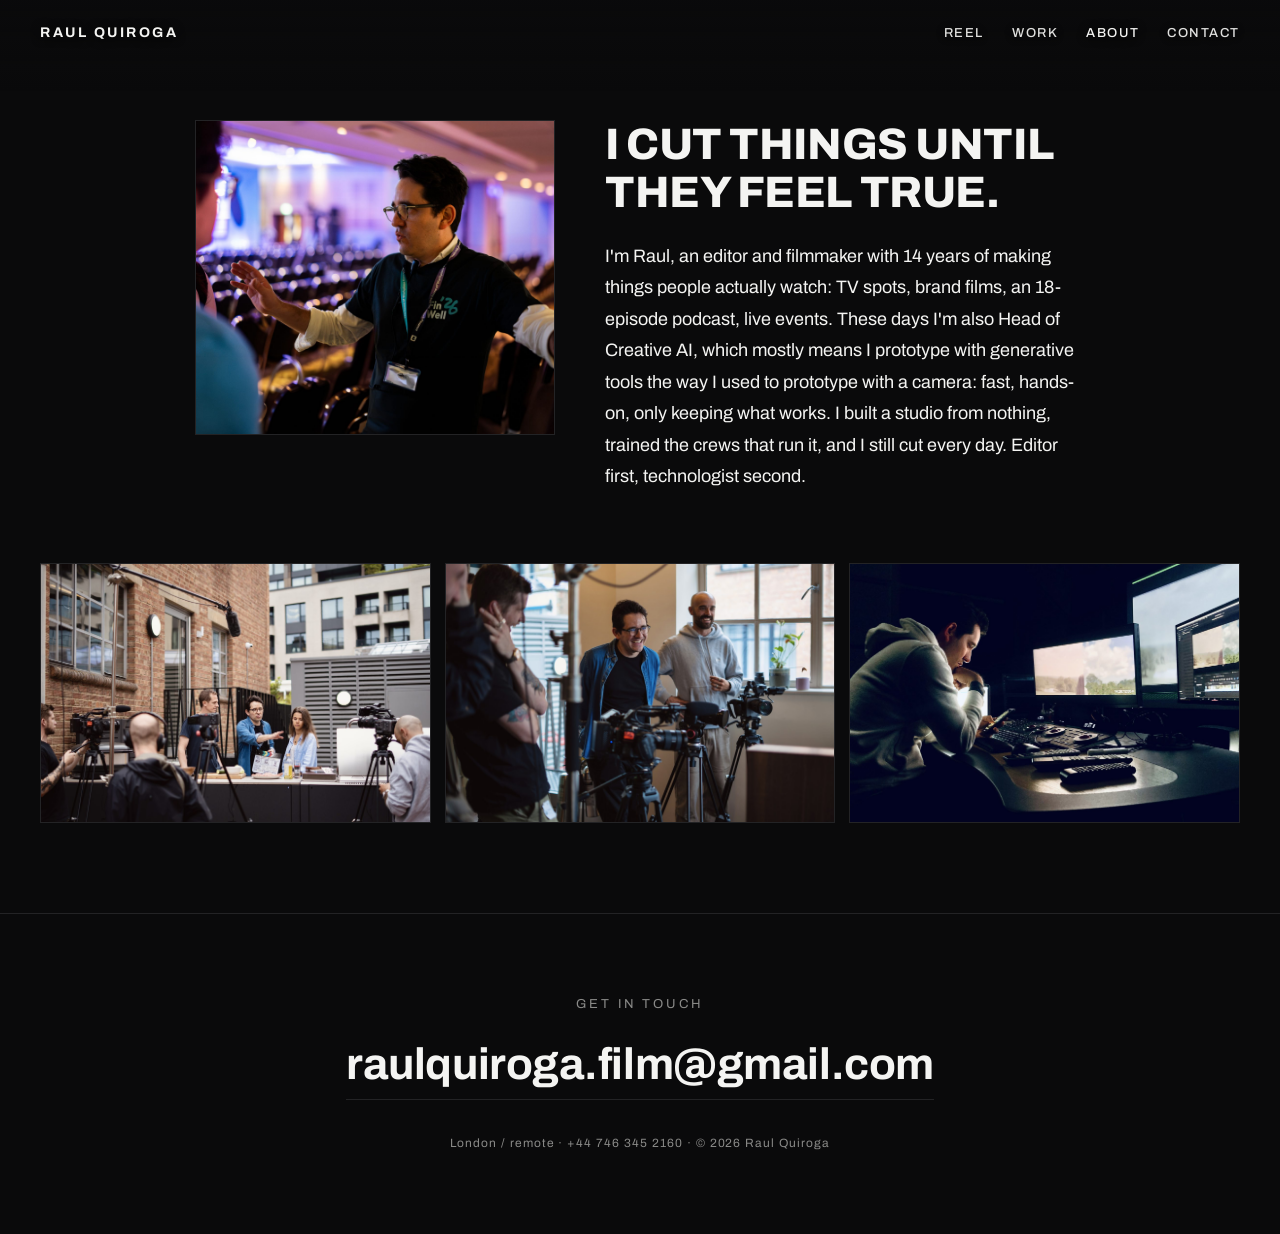
==== about.html @ 41052331 "Portfolio v1" ====
<!DOCTYPE html>
<html lang="en">
<head>
<meta charset="UTF-8">
<meta name="viewport" content="width=device-width, initial-scale=1.0">
<title>About · Raul Quiroga</title>
<link rel="preconnect" href="https://fonts.googleapis.com">
<link rel="preconnect" href="https://fonts.gstatic.com" crossorigin>
<link href="https://fonts.googleapis.com/css2?family=Archivo:wght@400;500;700;800&display=swap" rel="stylesheet">
<link rel="stylesheet" href="styles.css">
</head>
<body>

<nav class="nav">
  <a class="logo" href="index.html">Raul Quiroga</a>
  <div class="links">
    <a href="index.html" class="reel-link">Reel</a>
    <a href="index.html#work">Work</a>
    <a href="about.html" class="active">About</a>
    <a href="mailto:raulquiroga.film@gmail.com">Contact</a>
  </div>
</nav>

<section class="about">
  <img class="portrait" src="assets/portrait.jpg" alt="Raul Quiroga directing on set" onerror="this.removeAttribute('src')">
  <div>
    <h1>I cut things until they feel true.</h1>
    <div class="intro">

      <p>I'm Raul, an editor and filmmaker with 14 years of making things people actually watch: TV spots, brand films, an 18-episode podcast, live events. These days I'm also Head of Creative AI, which mostly means I prototype with generative tools the way I used to prototype with a camera: fast, hands-on, only keeping what works. I built a studio from nothing, trained the crews that run it, and I still cut every day. Editor first, technologist second.</p>
    </div>
  </div>
</section>

<!-- BTS strip -->
<div class="bts-row">
  <img class="cell" src="assets/bts-4.jpg" alt="Raul directing on set" onerror="this.removeAttribute('src')">
  <img class="cell" src="assets/bts-1.jpg" alt="Behind the scenes" onerror="this.removeAttribute('src')">
  <img class="cell" src="assets/bts-3.jpg" alt="In the edit suite" onerror="this.removeAttribute('src')">
</div>

<footer class="contact">
  <p class="cta">Get in touch</p>
  <a class="email" href="mailto:raulquiroga.film@gmail.com">raulquiroga.film@gmail.com</a>
  <p class="fine">London / remote · +44 746 345 2160 · © 2026 Raul Quiroga</p>
</footer>

</body>
</html>
---- styles.css ----
/* ── RAUL QUIROGA — portfolio ─────────────────────────────
   Dark cinematic, Kolder-inspired. The work is the star. */

*, *::before, *::after { box-sizing: border-box; margin: 0; padding: 0; }

:root {
  --bg:     #0a0a0b;
  --bg-2:   #111113;
  --ink:    #f4f4f2;
  --dim:    #8a8a88;
  --line:   #232325;
  --accent: #f4f4f2;
  --sans: 'Archivo', -apple-system, sans-serif;
}

html { scroll-behavior: smooth; }

body {
  background: var(--bg);
  color: var(--ink);
  font-family: var(--sans);
  font-size: 16px;
  line-height: 1.6;
  -webkit-font-smoothing: antialiased;
}

a { color: inherit; text-decoration: none; }
img, video, iframe { display: block; max-width: 100%; }

/* ── NAV ── */
.nav {
  position: fixed;
  top: 0; left: 0; right: 0;
  z-index: 50;
  display: flex;
  align-items: center;
  justify-content: space-between;
  padding: 22px 40px 48px;
  color: var(--ink);
  text-shadow: 0 1px 10px rgba(0,0,0,0.55);
  background: linear-gradient(to bottom, rgba(10,10,11,0.35) 0%, rgba(10,10,11,0.18) 40%, rgba(10,10,11,0) 100%);
  pointer-events: none;
}
.nav a { pointer-events: auto; }
.nav .logo {
  font-weight: 700;
  letter-spacing: 0.18em;
  text-transform: uppercase;
  font-size: 14px;
}
.nav .links { display: flex; gap: 28px; font-size: 13px; font-weight: 500; letter-spacing: 0.12em; text-transform: uppercase; }
.nav .links a { opacity: 0.92; transition: opacity 0.2s; }
.nav .links a:hover, .nav .links a.active { opacity: 1; }

/* ── HERO (index) — full-bleed background loop ── */
.sr-only {
  position: absolute; width: 1px; height: 1px;
  overflow: hidden; clip: rect(0 0 0 0); white-space: nowrap;
}
.hero {
  position: relative;
  height: 100svh;
  overflow: hidden;
  background: var(--bg-2);
}
.hero .video-wrap { position: absolute; inset: 0; }
.hero .video-wrap iframe {
  position: absolute;
  top: 50%; left: 50%;
  width: 100vw;
  height: 56.25vw;
  min-height: 100svh;
  min-width: 177.78svh;
  transform: translate(-50%, -50%);
  border: 0;
  pointer-events: none;
}
.hero .scrim {
  position: absolute; inset: 0;
  background: linear-gradient(to top, rgba(10,10,11,0.7) 0%, rgba(10,10,11,0) 30%);
}
.hero .hero-copy {
  position: absolute;
  left: 40px; bottom: 40px; right: 40px;
  display: flex;
  align-items: flex-end;
  justify-content: space-between;
  gap: 24px;
  flex-wrap: wrap;
}
.hero .tagline {
  color: var(--ink);
  font-size: clamp(16px, 1.6vw, 20px);
  letter-spacing: 0.02em;
  max-width: 44ch;
  text-shadow: 0 1px 14px rgba(0,0,0,0.6);
}
.sound-btn {
  border: 1px solid rgba(244,244,242,0.4);
  background: rgba(10,10,11,0.35);
  color: var(--ink);
  font-family: var(--sans);
  font-size: 12px;
  letter-spacing: 0.14em;
  text-transform: uppercase;
  padding: 12px 22px;
  border-radius: 999px;
  cursor: pointer;
  backdrop-filter: blur(6px);
  transition: background 0.2s, border-color 0.2s;
}
.sound-btn:hover { background: rgba(244,244,242,0.12); border-color: var(--ink); }

/* ── REEL LIGHTBOX ── */
.lightbox {
  position: fixed; inset: 0;
  z-index: 100;
  background: rgba(6,6,7,0.88);
  display: none;
  align-items: center;
  justify-content: center;
  padding: 5vh 4vw;
}
.lightbox.open { display: flex; }
.lightbox-inner {
  position: relative;
  width: min(1100px, 100%);
}
.lightbox-frame {
  position: relative;
  aspect-ratio: 16 / 9;
  background: #000;
  border-radius: 12px;
  overflow: hidden;
}
.lightbox-frame iframe {
  position: absolute; inset: 0;
  width: 100%; height: 100%;
  border: 0;
}
.lightbox-close {
  position: absolute;
  top: -44px; right: 0;
  background: none;
  border: 0;
  color: var(--ink);
  font-size: 20px;
  cursor: pointer;
  padding: 8px;
  opacity: 0.8;
  transition: opacity 0.2s;
}
.lightbox-close:hover { opacity: 1; }

/* ── WORK GRID ── */
.section { padding: 90px 40px; max-width: 1400px; margin: 0 auto; }
.section-label {
  font-size: 12px;
  letter-spacing: 0.22em;
  text-transform: uppercase;
  color: var(--dim);
  margin-bottom: 36px;
}
.work-grid {
  display: grid;
  grid-template-columns: repeat(2, 1fr);
  gap: 18px;
}
.tile { position: relative; display: block; overflow: hidden; background: var(--bg-2); }
.tile .media {
  aspect-ratio: 16 / 9;
  width: 100%;
  object-fit: cover;
  background: linear-gradient(135deg, #17171a 0%, #101012 60%, #0c0c0e 100%);
  transition: transform 0.6s cubic-bezier(0.22, 1, 0.36, 1), opacity 0.4s;
}
.tile:hover .media { transform: scale(1.03); }
.tile .meta {
  position: absolute;
  left: 24px; bottom: 20px; right: 24px;
  display: flex;
  justify-content: space-between;
  align-items: baseline;
  gap: 12px;
  text-shadow: 0 1px 12px rgba(0,0,0,0.7);
}
.tile .title { font-weight: 700; font-size: 19px; letter-spacing: 0.01em; }
.tile .kind  { font-size: 12px; letter-spacing: 0.16em; text-transform: uppercase; color: var(--dim); white-space: nowrap; }
.tile .num {
  position: absolute; top: 18px; left: 24px;
  font-size: 12px; letter-spacing: 0.2em; color: var(--dim);
}

/* ── PROJECT PAGE ── */
.project-head { padding: 120px 40px 30px; max-width: 1400px; margin: 0 auto; }
.project-head h1 {
  font-size: clamp(30px, 4.5vw, 56px);
  font-weight: 800;
  letter-spacing: -0.02em;
  line-height: 1.05;
  text-transform: uppercase;
}
.project-head .kind { color: var(--dim); font-size: 13px; letter-spacing: 0.18em; text-transform: uppercase; margin-top: 12px; }

.player {
  max-width: 1400px;
  margin: 24px auto 0;
  padding: 0 40px;
}
.player .frame {
  position: relative;
  aspect-ratio: 16 / 9;
  background: var(--bg-2);
  border-radius: 12px;
  overflow: hidden;
}
.player iframe { position: absolute; inset: 0; width: 100%; height: 100%; border: 0; }

.project-body {
  max-width: 1400px;
  margin: 0 auto;
  padding: 48px 40px 90px;
  display: grid;
  grid-template-columns: 2fr 1fr;
  gap: 60px;
}
.project-body .context p { font-size: 18px; line-height: 1.7; max-width: 60ch; color: var(--ink); }
.project-body .context p + p { margin-top: 1em; }
.essentials { font-size: 14px; }
.essentials dt {
  font-size: 11px; letter-spacing: 0.2em; text-transform: uppercase;
  color: var(--dim); margin-top: 22px;
}
.essentials dt:first-child { margin-top: 0; }
.essentials dd { margin-top: 4px; }

/* process strip (F1 page) */
.process { max-width: 1400px; margin: 0 auto; padding: 0 40px 90px; }
.process h2 { font-size: 13px; letter-spacing: 0.22em; text-transform: uppercase; color: var(--dim); margin-bottom: 24px; }
.process .strip { display: grid; grid-template-columns: repeat(3, 1fr); gap: 14px; }
.process .strip .cell { aspect-ratio: 16/10; background: var(--bg-2); border: 1px solid var(--line); }
.process .note { color: var(--dim); font-size: 14px; margin-top: 16px; max-width: 60ch; }

/* prev / next */
.pager {
  border-top: 1px solid var(--line);
  display: flex; justify-content: space-between;
  max-width: 1400px; margin: 0 auto;
  padding: 34px 40px 20px;
  font-size: 14px; letter-spacing: 0.06em;
}
.pager a { color: var(--dim); transition: color 0.2s; }
.pager a:hover { color: var(--ink); }

/* ── ABOUT ── */
.about {
  max-width: 1400px; margin: 0 auto;
  padding: 120px 40px 70px;
  display: grid; grid-template-columns: 30% 40%; gap: 50px;
  justify-content: center;
  align-items: start;
}
.about .portrait { background: var(--bg-2); border: 1px solid var(--line); width: 100%; height: auto; }
.about h1 { font-size: clamp(28px, 3.5vw, 44px); font-weight: 800; text-transform: uppercase; letter-spacing: -0.01em; line-height: 1.1; }
.about .intro { margin-top: 24px; font-size: 18px; line-height: 1.75; max-width: 55ch; }
.about .intro p + p { margin-top: 1em; }
.bts-row { max-width: 1400px; margin: 0 auto; padding: 0 40px 90px; display: grid; grid-template-columns: repeat(3, 1fr); gap: 14px; }
.bts-row .cell { aspect-ratio: 3/2; background: var(--bg-2); border: 1px solid var(--line); object-fit: cover; width: 100%; }

/* ── CONTACT FOOTER ── */
.contact {
  border-top: 1px solid var(--line);
  padding: 80px 40px;
  text-align: center;
}
.contact .cta { font-size: 13px; letter-spacing: 0.22em; text-transform: uppercase; color: var(--dim); }
.contact .email {
  display: inline-block;
  margin-top: 14px;
  font-size: clamp(22px, 4vw, 44px);
  font-weight: 700;
  letter-spacing: -0.01em;
  border-bottom: 1px solid var(--line);
  transition: border-color 0.2s;
}
.contact .email:hover { border-color: var(--ink); }
.contact .fine { margin-top: 34px; color: var(--dim); font-size: 12px; letter-spacing: 0.08em; }

/* ── RESPONSIVE ── */
@media (max-width: 800px) {
  .nav { padding: 18px 20px; }
  .nav .links { gap: 18px; }
  .hero .hero-copy { left: 20px; right: 20px; bottom: 28px; }
  .lightbox { padding: 2vh 3vw; }
  .section, .player, .project-head, .process, .pager { padding-left: 20px; padding-right: 20px; }
  .work-grid { grid-template-columns: 1fr; }
  .project-body, .about { grid-template-columns: 1fr; gap: 36px; padding-left: 20px; padding-right: 20px; }
  .process .strip, .bts-row { grid-template-columns: 1fr; }
  .contact { padding: 60px 20px; }
}
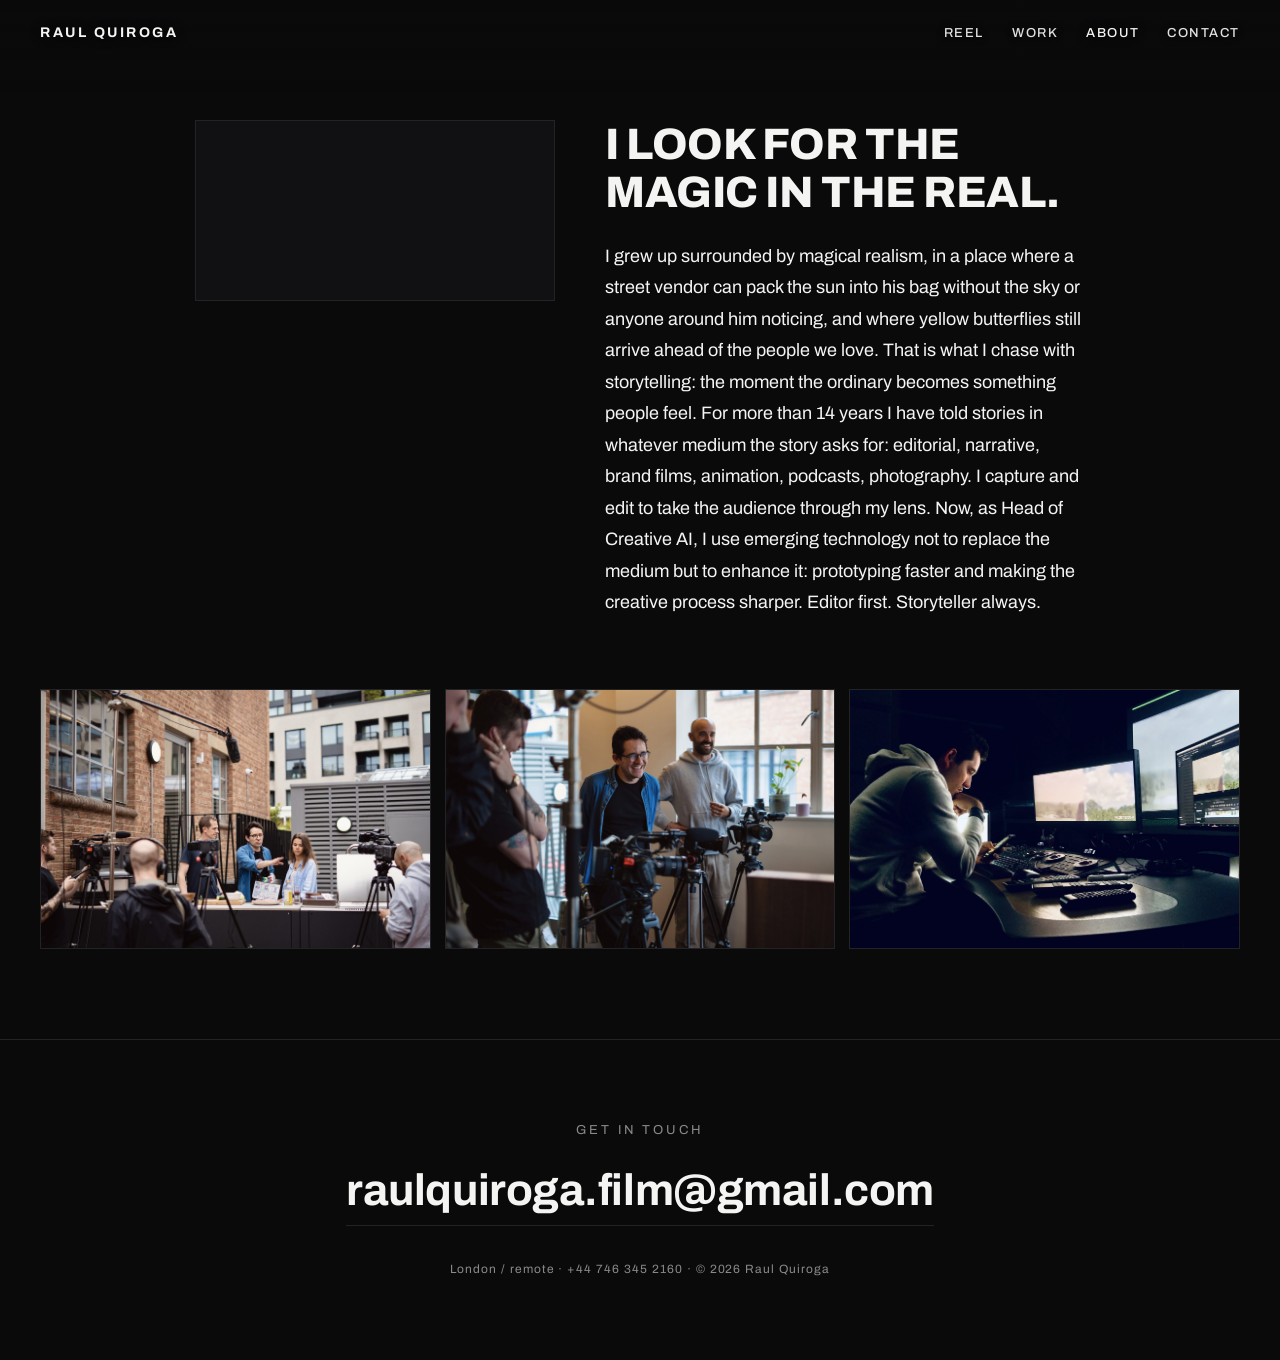
==== commit 6010af47: "about page: vendor video and new intro" ====
--- a/about.html
+++ b/about.html
@@ -22,12 +22,12 @@
 </nav>
 
 <section class="about">
-  <img class="portrait" src="assets/portrait.jpg" alt="Raul Quiroga directing on set" onerror="this.removeAttribute('src')">
+  <video class="portrait" src="assets/street-vendor.mp4" autoplay muted loop playsinline aria-label="A street vendor at sunset"></video>
   <div>
-    <h1>I cut things until they feel true.</h1>
+    <h1>I look for the magic in the real.</h1>
     <div class="intro">
 
-      <p>I'm Raul, an editor and filmmaker with 14 years of making things people actually watch: TV spots, brand films, an 18-episode podcast, live events. These days I'm also Head of Creative AI, which mostly means I prototype with generative tools the way I used to prototype with a camera: fast, hands-on, only keeping what works. I built a studio from nothing, trained the crews that run it, and I still cut every day. Editor first, technologist second.</p>
+      <p>I grew up surrounded by magical realism, in a place where a street vendor can pack the sun into his bag without the sky or anyone around him noticing, and where yellow butterflies still arrive ahead of the people we love. That is what I chase with storytelling: the moment the ordinary becomes something people feel. For more than 14 years I have told stories in whatever medium the story asks for: editorial, narrative, brand films, animation, podcasts, photography. I capture and edit to take the audience through my lens. Now, as Head of Creative AI, I use emerging technology not to replace the medium but to enhance it: prototyping faster and making the creative process sharper. Editor first. Storyteller always.</p>
     </div>
   </div>
 </section>
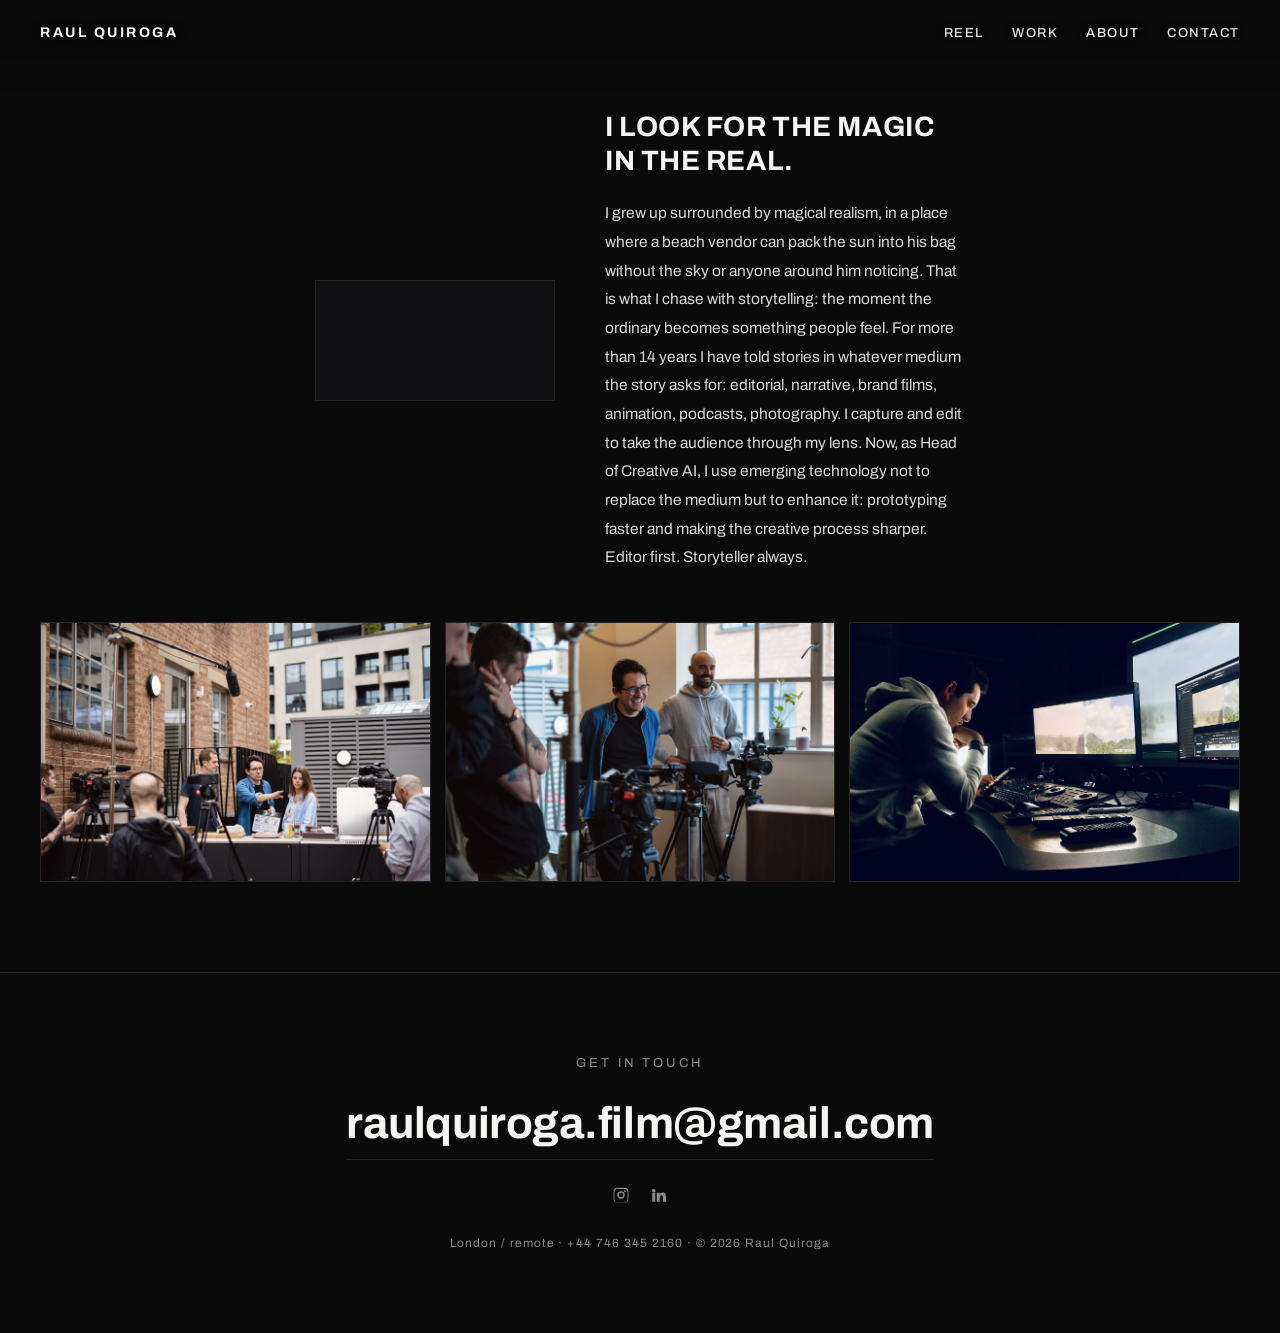
==== commit d5c3a4b4: "vendor video, contact form, socials, mobile nav fix" ====
--- a/about.html
+++ b/about.html
@@ -17,7 +17,7 @@
     <a href="index.html" class="reel-link">Reel</a>
     <a href="index.html#work">Work</a>
     <a href="about.html" class="active">About</a>
-    <a href="mailto:raulquiroga.film@gmail.com">Contact</a>
+    <a href="contact.html">Contact</a>
   </div>
 </nav>
 
@@ -27,7 +27,7 @@
     <h1>I look for the magic in the real.</h1>
     <div class="intro">
 
-      <p>I grew up surrounded by magical realism, in a place where a street vendor can pack the sun into his bag without the sky or anyone around him noticing, and where yellow butterflies still arrive ahead of the people we love. That is what I chase with storytelling: the moment the ordinary becomes something people feel. For more than 14 years I have told stories in whatever medium the story asks for: editorial, narrative, brand films, animation, podcasts, photography. I capture and edit to take the audience through my lens. Now, as Head of Creative AI, I use emerging technology not to replace the medium but to enhance it: prototyping faster and making the creative process sharper. Editor first. Storyteller always.</p>
+      <p>I grew up surrounded by magical realism, in a place where a beach vendor can pack the sun into his bag without the sky or anyone around him noticing. That is what I chase with storytelling: the moment the ordinary becomes something people feel. For more than 14 years I have told stories in whatever medium the story asks for: editorial, narrative, brand films, animation, podcasts, photography. I capture and edit to take the audience through my lens. Now, as Head of Creative AI, I use emerging technology not to replace the medium but to enhance it: prototyping faster and making the creative process sharper. Editor first. Storyteller always.</p>
     </div>
   </div>
 </section>
@@ -42,6 +42,10 @@
 <footer class="contact">
   <p class="cta">Get in touch</p>
   <a class="email" href="mailto:raulquiroga.film@gmail.com">raulquiroga.film@gmail.com</a>
+  <div class="socials">
+    <a href="https://www.instagram.com/raulquiroga.film/" target="_blank" rel="noopener" aria-label="Instagram"><svg viewBox="0 0 24 24" width="18" height="18" fill="currentColor" aria-hidden="true"><path d="M12 2.2c3.2 0 3.6 0 4.9.1 1.2.1 1.8.2 2.2.4.6.2 1 .5 1.4.9.4.4.7.8.9 1.4.2.4.4 1 .4 2.2.1 1.3.1 1.7.1 4.9s0 3.6-.1 4.9c-.1 1.2-.2 1.8-.4 2.2-.2.6-.5 1-.9 1.4-.4.4-.8.7-1.4.9-.4.2-1 .4-2.2.4-1.3.1-1.7.1-4.9.1s-3.6 0-4.9-.1c-1.2-.1-1.8-.2-2.2-.4-.6-.2-1-.5-1.4-.9-.4-.4-.7-.8-.9-1.4-.2-.4-.4-1-.4-2.2-.1-1.3-.1-1.7-.1-4.9s0-3.6.1-4.9c.1-1.2.2-1.8.4-2.2.2-.6.5-1 .9-1.4.4-.4.8-.7 1.4-.9.4-.2 1-.4 2.2-.4 1.3-.1 1.7-.1 4.9-.1zm0 1.8c-3.1 0-3.5 0-4.8.1-1.1.1-1.5.2-1.8.3-.5.2-.8.4-1.1.7-.3.3-.5.6-.7 1.1-.1.3-.3.7-.3 1.8-.1 1.3-.1 1.6-.1 4.8s0 3.5.1 4.8c.1 1.1.2 1.5.3 1.8.2.5.4.8.7 1.1.3.3.6.5 1.1.7.3.1.7.3 1.8.3 1.3.1 1.6.1 4.8.1s3.5 0 4.8-.1c1.1-.1 1.5-.2 1.8-.3.5-.2.8-.4 1.1-.7.3-.3.5-.6.7-1.1.1-.3.3-.7.3-1.8.1-1.3.1-1.6.1-4.8s0-3.5-.1-4.8c-.1-1.1-.2-1.5-.3-1.8-.2-.5-.4-.8-.7-1.1-.3-.3-.6-.5-1.1-.7-.3-.1-.7-.3-1.8-.3-1.3-.1-1.6-.1-4.8-.1zm0 3.1a4.9 4.9 0 1 1 0 9.8 4.9 4.9 0 0 1 0-9.8zm0 1.8a3.1 3.1 0 1 0 0 6.2 3.1 3.1 0 0 0 0-6.2zm5.1-2.9a1.1 1.1 0 1 1 0 2.3 1.1 1.1 0 0 1 0-2.3z"/></svg></a>
+    <a href="https://www.linkedin.com/in/raul-quiroga/" target="_blank" rel="noopener" aria-label="LinkedIn"><svg viewBox="0 0 24 24" width="18" height="18" fill="currentColor" aria-hidden="true"><path d="M4.98 3.5a2.5 2.5 0 1 1 0 5 2.5 2.5 0 0 1 0-5zM3 9h4v12H3zM9 9h3.8v1.7h.1c.5-1 1.8-2 3.7-2 4 0 4.7 2.6 4.7 6V21h-4v-5.6c0-1.3 0-3-1.9-3s-2.2 1.4-2.2 2.9V21H9z"/></svg></a>
+  </div>
   <p class="fine">London / remote · +44 746 345 2160 · © 2026 Raul Quiroga</p>
 </footer>
 
--- a/styles.css
+++ b/styles.css
@@ -255,17 +255,66 @@
 /* ── ABOUT ── */
 .about {
   max-width: 1400px; margin: 0 auto;
-  padding: 120px 40px 70px;
-  display: grid; grid-template-columns: 30% 40%; gap: 50px;
+  padding: 110px 40px 50px;
+  display: grid; grid-template-columns: 20% 30%; gap: 50px;
   justify-content: center;
-  align-items: start;
+  align-items: center;
 }
 .about .portrait { background: var(--bg-2); border: 1px solid var(--line); width: 100%; height: auto; }
-.about h1 { font-size: clamp(28px, 3.5vw, 44px); font-weight: 800; text-transform: uppercase; letter-spacing: -0.01em; line-height: 1.1; }
-.about .intro { margin-top: 24px; font-size: 18px; line-height: 1.75; max-width: 55ch; }
+.about h1 { font-size: clamp(20px, 2.2vw, 28px); font-weight: 700; text-transform: uppercase; letter-spacing: 0.02em; line-height: 1.2; }
+.about .intro { margin-top: 22px; font-size: 15.5px; line-height: 1.85; max-width: 58ch; color: #d9d9d6; }
 .about .intro p + p { margin-top: 1em; }
 .bts-row { max-width: 1400px; margin: 0 auto; padding: 0 40px 90px; display: grid; grid-template-columns: repeat(3, 1fr); gap: 14px; }
 .bts-row .cell { aspect-ratio: 3/2; background: var(--bg-2); border: 1px solid var(--line); object-fit: cover; width: 100%; }
+
+/* ── CONTACT PAGE / FORM ── */
+.contact-page {
+  max-width: 560px;
+  margin: 0 auto;
+  padding: 140px 24px 80px;
+}
+.contact-page h1 {
+  font-size: clamp(20px, 2.2vw, 28px);
+  font-weight: 700;
+  text-transform: uppercase;
+  letter-spacing: 0.02em;
+}
+.contact-sub { color: var(--dim); margin-top: 8px; font-size: 15px; }
+.contact-form { margin-top: 36px; display: grid; gap: 22px; }
+.contact-form label {
+  display: grid; gap: 8px;
+  font-size: 12px; letter-spacing: 0.16em; text-transform: uppercase; color: var(--dim);
+}
+.contact-form input, .contact-form textarea {
+  background: var(--bg-2);
+  border: 1px solid var(--line);
+  color: var(--ink);
+  font-family: var(--sans);
+  font-size: 15px;
+  padding: 13px 14px;
+  border-radius: 8px;
+  transition: border-color 0.2s;
+}
+.contact-form input:focus, .contact-form textarea:focus {
+  outline: none; border-color: var(--dim);
+}
+.contact-form textarea { resize: vertical; }
+.contact-form button {
+  justify-self: start;
+  border: 1px solid rgba(244,244,242,0.4);
+  background: none;
+  color: var(--ink);
+  font-family: var(--sans);
+  font-size: 12px;
+  letter-spacing: 0.14em;
+  text-transform: uppercase;
+  padding: 13px 34px;
+  border-radius: 999px;
+  cursor: pointer;
+  transition: background 0.2s, border-color 0.2s;
+}
+.contact-form button:hover { background: rgba(244,244,242,0.12); border-color: var(--ink); }
+.form-sent { display: none; color: var(--ink); font-size: 15px; }
 
 /* ── CONTACT FOOTER ── */
 .contact {
@@ -284,12 +333,16 @@
   transition: border-color 0.2s;
 }
 .contact .email:hover { border-color: var(--ink); }
-.contact .fine { margin-top: 34px; color: var(--dim); font-size: 12px; letter-spacing: 0.08em; }
+.contact .socials { margin-top: 26px; display: flex; gap: 20px; justify-content: center; }
+.contact .socials a { color: var(--dim); transition: color 0.2s; display: inline-flex; }
+.contact .socials a:hover { color: var(--ink); }
+.contact .fine { margin-top: 30px; color: var(--dim); font-size: 12px; letter-spacing: 0.08em; }
 
 /* ── RESPONSIVE ── */
 @media (max-width: 800px) {
-  .nav { padding: 18px 20px; }
-  .nav .links { gap: 18px; }
+  .nav { padding: 14px 16px 30px; }
+  .nav .logo { font-size: 12px; letter-spacing: 0.1em; white-space: nowrap; }
+  .nav .links { gap: 13px; font-size: 11px; letter-spacing: 0.06em; }
   .hero .hero-copy { left: 20px; right: 20px; bottom: 28px; }
   .lightbox { padding: 2vh 3vw; }
   .section, .player, .project-head, .process, .pager { padding-left: 20px; padding-right: 20px; }
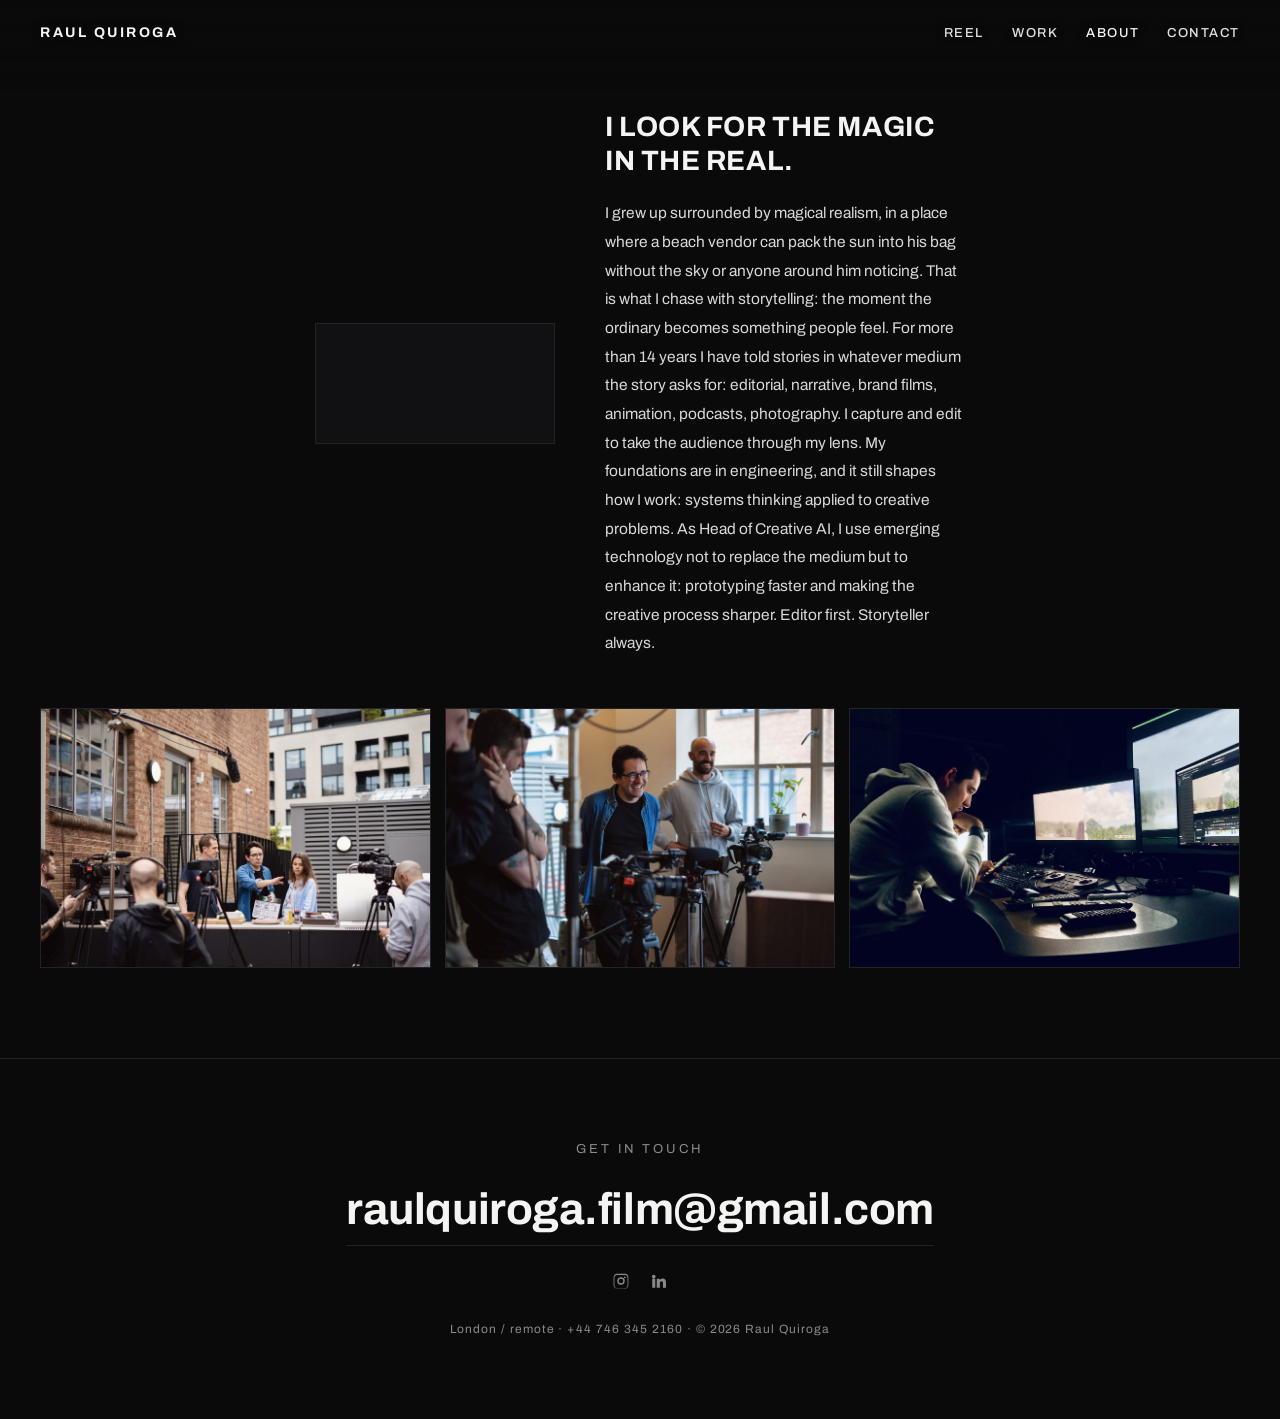
==== commit d8ca12d9: "verified copy: BK case study, F1 tools, 14 episodes, engineering line" ====
--- a/about.html
+++ b/about.html
@@ -27,7 +27,7 @@
     <h1>I look for the magic in the real.</h1>
     <div class="intro">
 
-      <p>I grew up surrounded by magical realism, in a place where a beach vendor can pack the sun into his bag without the sky or anyone around him noticing. That is what I chase with storytelling: the moment the ordinary becomes something people feel. For more than 14 years I have told stories in whatever medium the story asks for: editorial, narrative, brand films, animation, podcasts, photography. I capture and edit to take the audience through my lens. Now, as Head of Creative AI, I use emerging technology not to replace the medium but to enhance it: prototyping faster and making the creative process sharper. Editor first. Storyteller always.</p>
+      <p>I grew up surrounded by magical realism, in a place where a beach vendor can pack the sun into his bag without the sky or anyone around him noticing. That is what I chase with storytelling: the moment the ordinary becomes something people feel. For more than 14 years I have told stories in whatever medium the story asks for: editorial, narrative, brand films, animation, podcasts, photography. I capture and edit to take the audience through my lens. My foundations are in engineering, and it still shapes how I work: systems thinking applied to creative problems. As Head of Creative AI, I use emerging technology not to replace the medium but to enhance it: prototyping faster and making the creative process sharper. Editor first. Storyteller always.</p>
     </div>
   </div>
 </section>
--- a/styles.css
+++ b/styles.css
@@ -314,7 +314,13 @@
   transition: background 0.2s, border-color 0.2s;
 }
 .contact-form button:hover { background: rgba(244,244,242,0.12); border-color: var(--ink); }
-.form-sent { display: none; color: var(--ink); font-size: 15px; }
+.sent-title {
+  font-size: clamp(20px, 2.2vw, 28px);
+  font-weight: 700;
+  text-transform: uppercase;
+  letter-spacing: 0.02em;
+  margin-top: 36px;
+}
 
 /* ── CONTACT FOOTER ── */
 .contact {
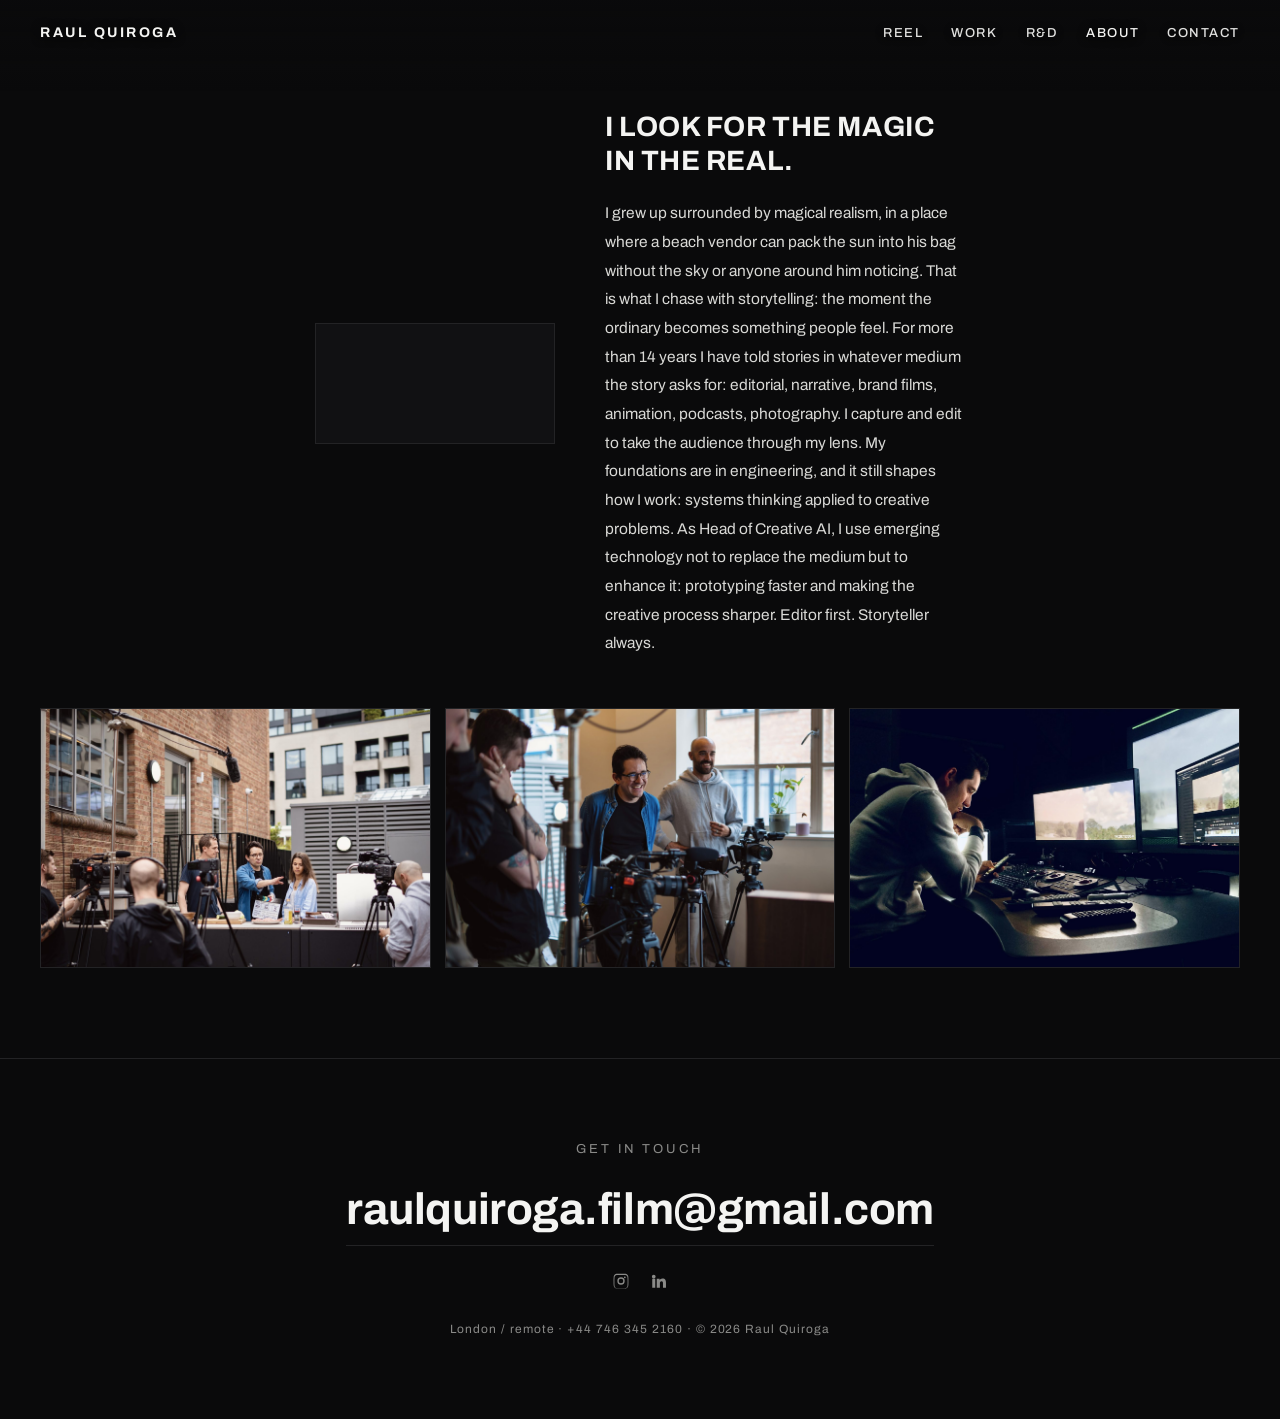
==== commit 0f671494: "R&D section: 5 experiments, expandable media, W4 page" ====
--- a/about.html
+++ b/about.html
@@ -16,8 +16,9 @@
   <div class="links">
     <a href="index.html" class="reel-link">Reel</a>
     <a href="index.html#work">Work</a>
+    <a href="rnd.html">R&amp;D</a>
     <a href="about.html" class="active">About</a>
-    <a href="contact.html">Contact</a>
+    <a href="#contact">Contact</a>
   </div>
 </nav>
 
@@ -39,7 +40,7 @@
   <img class="cell" src="assets/bts-3.jpg" alt="In the edit suite" onerror="this.removeAttribute('src')">
 </div>
 
-<footer class="contact">
+<footer class="contact" id="contact">
   <p class="cta">Get in touch</p>
   <a class="email" href="mailto:raulquiroga.film@gmail.com">raulquiroga.film@gmail.com</a>
   <div class="socials">
--- a/styles.css
+++ b/styles.css
@@ -251,6 +251,38 @@
 }
 .pager a { color: var(--dim); transition: color 0.2s; }
 .pager a:hover { color: var(--ink); }
+
+/* ── R&D PAGE ── */
+.rnd-head {
+  max-width: 900px;
+  margin: 0 auto;
+  padding: 140px 24px 20px;
+}
+.rnd-head h1 {
+  font-size: clamp(20px, 2.2vw, 28px);
+  font-weight: 700;
+  text-transform: uppercase;
+  letter-spacing: 0.02em;
+}
+.rnd-sub { color: var(--dim); margin-top: 10px; font-size: 15px; max-width: 55ch; }
+.rnd-list { max-width: 900px; margin: 0 auto; padding: 30px 24px 90px; }
+.rnd-item { border-top: 1px solid var(--line); padding: 44px 0 50px; }
+.rnd-item:first-child { border-top: 0; }
+.rnd-num { font-size: 11px; letter-spacing: 0.22em; text-transform: uppercase; color: var(--dim); }
+.rnd-item h2 { font-size: 20px; font-weight: 700; margin-top: 8px; letter-spacing: 0.01em; }
+.rnd-q { margin-top: 14px; font-size: 17px; font-weight: 500; color: var(--ink); max-width: 58ch; line-height: 1.5; }
+.rnd-body { margin-top: 10px; font-size: 15px; line-height: 1.8; color: #d9d9d6; max-width: 62ch; }
+.rnd-link { text-decoration: underline; text-underline-offset: 3px; }
+.rnd-strip { display: grid; grid-template-columns: repeat(3, 1fr); gap: 12px; margin-top: 22px; }
+.rnd-strip-single { grid-template-columns: 1fr; }
+.rnd-strip .cell { aspect-ratio: 16/10; background: var(--bg-2); border: 1px solid var(--line); object-fit: cover; width: 100%; border-radius: 8px; cursor: zoom-in; transition: border-color 0.2s; }
+.rnd-strip .cell:hover { border-color: var(--dim); }
+.rnd-rule { margin-top: 16px; font-size: 12px; letter-spacing: 0.14em; text-transform: uppercase; color: var(--dim); }
+@media (max-width: 800px) {
+  .rnd-head { padding: 110px 20px 10px; }
+  .rnd-list { padding: 20px 20px 70px; }
+  .rnd-strip { grid-template-columns: 1fr; }
+}
 
 /* ── ABOUT ── */
 .about {
